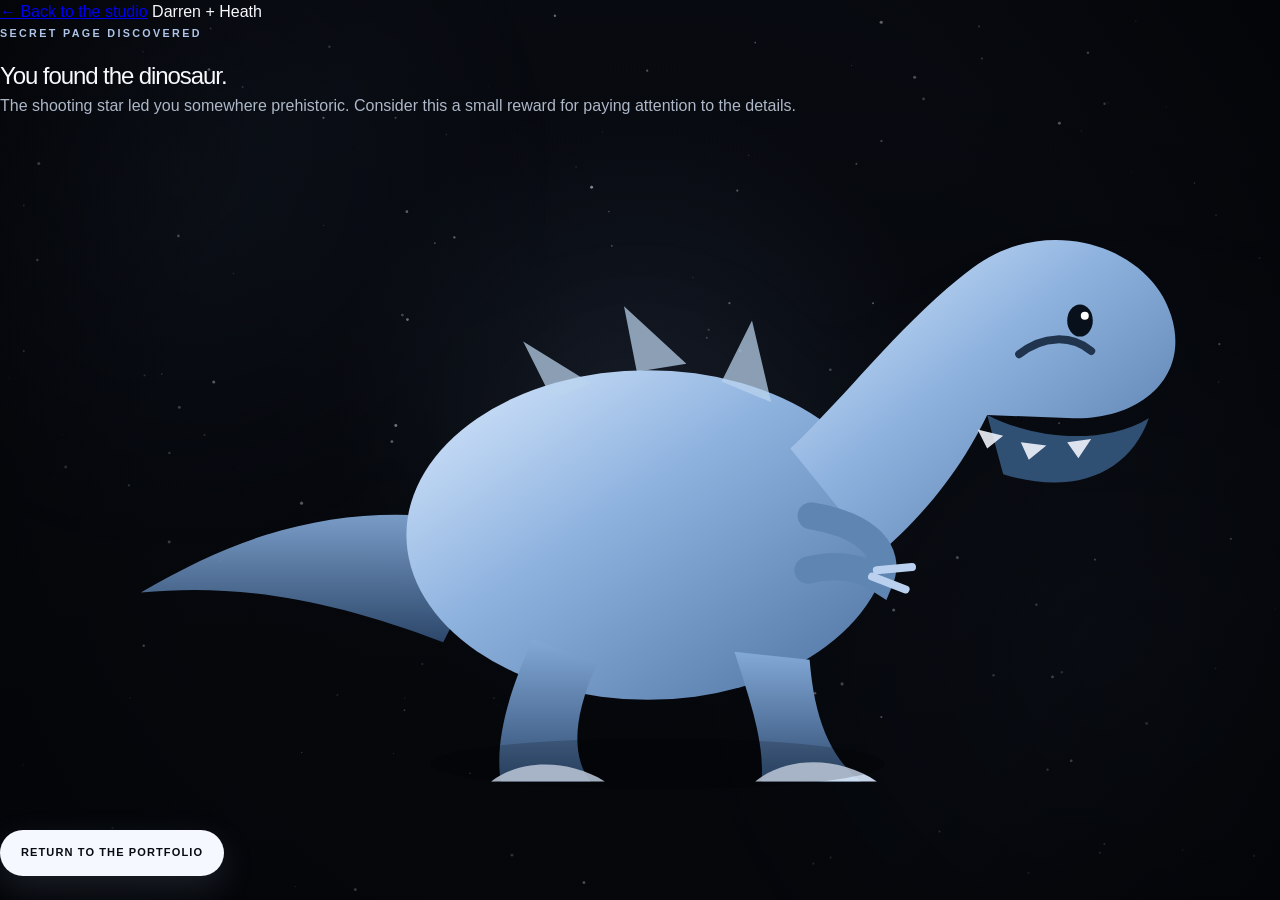
==== dinosaur.html @ ce934d8f "into the wormhole" ====
<!DOCTYPE html>
<html lang="en">
<head>
  <meta charset="UTF-8">
  <meta name="viewport" content="width=device-width, initial-scale=1.0">
  <meta name="description" content="A hidden dinosaur Easter egg from Darren and Heath Web Design.">
  <meta name="theme-color" content="#06080d">
  <title>You Found the Dinosaur | Darren + Heath</title>
  <link rel="stylesheet" href="styles.css">
  <script src="scripts.js" defer></script>
</head>
<body class="dinosaur-page">
  <div class="space-background" aria-hidden="true">
    <canvas class="starfield" id="starfield"></canvas>
    <div class="space-background__glow"></div>
    <div class="space-background__vignette"></div>
  </div>
  <div class="cursor-aura" id="cursorAura" aria-hidden="true"></div>

  <header class="dino-header">
    <a class="dino-back magnetic" href="index.html">← Back to the studio</a>
    <span class="dino-brand">Darren + Heath</span>
  </header>

  <main class="dino-main">
    <section class="dino-content" data-reveal="fade-up">
      <p class="eyebrow">Secret page discovered</p>
      <h1>You found the dinosaur.</h1>
      <p class="dino-intro">
        The shooting star led you somewhere prehistoric. Consider this a small reward for paying attention to the details.
      </p>

      <div class="dino-scene" aria-label="Animated illustration of a friendly dinosaur beneath a moon">
        <div class="dino-moon" aria-hidden="true"></div>
        <div class="dino-ground" aria-hidden="true"></div>
        <svg class="dino-illustration" viewBox="0 0 800 440" role="img" aria-labelledby="dinoTitle dinoDescription">
          <title id="dinoTitle">Friendly tyrannosaurus dinosaur</title>
          <desc id="dinoDescription">A stylized blue dinosaur standing in a dark, starry landscape.</desc>
          <defs>
            <linearGradient id="dinoBody" x1="0" y1="0" x2="1" y2="1">
              <stop offset="0" stop-color="#dcecff"/>
              <stop offset="0.42" stop-color="#8fb3df"/>
              <stop offset="1" stop-color="#4d719f"/>
            </linearGradient>
            <linearGradient id="dinoShade" x1="0" y1="0" x2="0" y2="1">
              <stop offset="0" stop-color="#83a9d7"/>
              <stop offset="1" stop-color="#304d73"/>
            </linearGradient>
          </defs>

          <path d="M314 254 C230 238 166 250 88 296 C148 290 206 300 277 327 Z" fill="url(#dinoShade)" opacity="0.92"/>
          <ellipse cx="405" cy="260" rx="151" ry="103" fill="url(#dinoBody)"/>
          <path d="M494 206 C532 170 565 125 608 93 C653 59 718 78 732 123 C744 161 713 188 671 187 L617 185 C602 216 580 246 548 273 Z" fill="url(#dinoBody)"/>
          <path d="M617 185 C644 199 688 205 718 187 C706 221 672 236 627 222 Z" fill="#36587f" opacity="0.9"/>
          <path d="M637 147 C652 135 670 135 682 145" fill="none" stroke="#20344d" stroke-width="5" stroke-linecap="round"/>
          <ellipse class="dino-eye" cx="675" cy="126" rx="8" ry="10" fill="#07101b"/>
          <circle cx="678" cy="123" r="2.5" fill="#ffffff"/>
          <path d="M611 194 L627 198 L617 206 Z M638 202 L654 204 L643 213 Z M667 202 L682 200 L674 212 Z" fill="#f5f8ff" opacity="0.88"/>

          <path d="M333 325 C318 358 309 389 313 414 L369 414 C358 400 357 376 373 341 Z" fill="url(#dinoShade)"/>
          <path d="M459 333 C469 364 478 390 476 414 L538 414 C518 398 509 374 506 338 Z" fill="url(#dinoShade)"/>
          <path d="M307 414 C325 400 355 400 378 414 Z" fill="#dcecff" opacity="0.9"/>
          <path d="M472 414 C493 397 526 399 548 414 Z" fill="#dcecff" opacity="0.9"/>

          <path d="M507 248 C543 254 557 271 550 288 C536 279 521 278 505 282" fill="none" stroke="#5f85b2" stroke-width="17" stroke-linecap="round"/>
          <path d="M545 286 L566 294 M548 282 L570 280" stroke="#b9d1ee" stroke-width="5" stroke-linecap="round"/>

          <path d="M345 175 L327 139 L369 165 M398 158 L390 117 L429 153 M451 164 L470 126 L482 177" fill="#bcd4ef" opacity="0.72"/>
          <ellipse cx="411" cy="403" rx="142" ry="16" fill="#000000" opacity="0.18"/>
        </svg>
      </div>

      <div class="dino-actions">
        <a class="button button--primary magnetic" href="index.html#portfolio">Return to the portfolio</a>
      </div>
    </section>
  </main>
</body>
</html>
---- styles.css ----
@font-face {
  font-family: "Avenir Next Local";
  src: local("Avenir Next"), local("AvenirNext-Regular"), local("Avenir Next Regular");
  font-style: normal;
  font-weight: 100 900;
  font-display: swap;
}

:root {
  --font-primary: "Avenir Next Local", "Avenir Next", Avenir, "Segoe UI", Arial, sans-serif;
  --bg: #06080d;
  --bg-soft: #0d1119;
  --surface: rgba(17, 22, 31, 0.76);
  --surface-strong: rgba(23, 29, 40, 0.92);
  --line: rgba(230, 239, 255, 0.14);
  --line-bright: rgba(240, 247, 255, 0.38);
  --text: #f6f8fc;
  --text-muted: #adb7c7;
  --accent: #f5f8ff;
  --accent-soft: #afc5e8;
  --header-height: 64px;
  --radius: 20px;
  --container-width: 1180px;
  --ease-out: cubic-bezier(0.16, 1, 0.3, 1);
}

*,
*::before,
*::after {
  box-sizing: border-box;
}

* {
  margin: 0;
  padding: 0;
}

html {
  scroll-behavior: smooth;
}

body {
  min-height: 100vh;
  position: relative;
  isolation: isolate;
  overflow-x: hidden;
  color: var(--text);
  background: var(--bg);
  font-family: var(--font-primary);
  font-synthesis: none;
  line-height: 1.55;
}

::selection {
  color: #080b10;
  background: var(--accent);
}

button,
input,
textarea {
  font: inherit;
}

button,
a {
  -webkit-tap-highlight-color: transparent;
}

/* Background */
.space-background {
  position: fixed;
  inset: 0;
  z-index: -3;
  overflow: hidden;
  pointer-events: none;
  background:
    radial-gradient(circle at 50% 45%, rgba(57, 75, 108, 0.27), transparent 38%),
    linear-gradient(180deg, #080b11 0%, #05070b 100%);
}

.starfield {
  position: absolute;
  inset: 0;
  width: 100%;
  height: 100%;
  opacity: 0.95;
}

.space-background__glow {
  position: absolute;
  inset: -20%;
  background:
    radial-gradient(circle at 24% 28%, rgba(105, 133, 180, 0.08), transparent 23%),
    radial-gradient(circle at 77% 66%, rgba(105, 133, 180, 0.07), transparent 27%),
    radial-gradient(circle at 50% 52%, rgba(255, 255, 255, 0.035), transparent 22%);
  filter: blur(22px);
  animation: background-drift 24s ease-in-out infinite alternate;
}

.space-background__vignette {
  position: absolute;
  inset: 0;
  background:
    linear-gradient(180deg, rgba(4, 6, 10, 0.04), rgba(4, 6, 10, 0.4)),
    radial-gradient(circle at center, transparent 0 25%, rgba(3, 5, 8, 0.15) 61%, rgba(2, 3, 6, 0.82) 100%);
}

.cursor-aura {
  position: fixed;
  left: 0;
  top: 0;
  z-index: 40;
  width: 240px;
  height: 240px;
  border-radius: 50%;
  pointer-events: none;
  opacity: 0;
  transform: translate3d(-50%, -50%, 0);
  background: radial-gradient(circle, rgba(225, 236, 255, 0.09), rgba(170, 198, 238, 0.03) 38%, transparent 70%);
  mix-blend-mode: screen;
  transition: opacity 280ms ease;
}

.cursor-aura.is-visible {
  opacity: 1;
}

@keyframes background-drift {
  from { transform: translate3d(-1.5%, -1%, 0) scale(1); }
  to { transform: translate3d(1.5%, 1%, 0) scale(1.04); }
}

/* Header */
.site-header {
  position: fixed;
  inset: 0 0 auto;
  z-index: 30;
  min-height: var(--header-height);
  display: flex;
  align-items: center;
  justify-content: space-between;
  padding: 0 clamp(16px, 4vw, 48px);
  border-bottom: 1px solid rgba(230, 239, 255, 0.09);
  background: rgba(6, 8, 13, 0.66);
  -webkit-backdrop-filter: blur(16px);
  backdrop-filter: blur(16px);
}

.site-brand,
.header-nav a,
.site-footer a {
  color: var(--text-muted);
  text-decoration: none;
  transition: color 180ms ease, text-shadow 180ms ease;
}

.site-brand {
  font-size: 0.72rem;
  font-weight: 600;
  letter-spacing: 0.18em;
  text-transform: uppercase;
}

.header-nav {
  display: flex;
  align-items: center;
  gap: 4px;
}

.header-nav a {
  padding: 10px 12px;
  font-size: 0.62rem;
  font-weight: 600;
  letter-spacing: 0.13em;
  text-transform: uppercase;
}

.site-brand:hover,
.header-nav a:hover,
.site-footer a:hover {
  color: var(--text);
  text-shadow: 0 0 18px rgba(255, 255, 255, 0.22);
}

/* Shared layout */
main,
.site-footer {
  position: relative;
  z-index: 1;
}

.page-section {
  min-height: 100svh;
  display: flex;
  align-items: center;
  padding: calc(var(--header-height) + 76px) clamp(20px, 5vw, 72px) 92px;
  border-bottom: 1px solid rgba(255, 255, 255, 0.05);
}

.section-inner {
  width: min(100%, var(--container-width));
  margin: 0 auto;
}

.section-copy {
  max-width: 580px;
}

h1,
h2,
h3 {
  font-family: var(--font-primary);
  color: var(--text);
  font-weight: 500;
  text-wrap: balance;
}

h1,
h2 {
  letter-spacing: -0.045em;
}

h2 {
  margin-bottom: 18px;
  font-size: clamp(2.2rem, 5vw, 4.8rem);
  line-height: 0.98;
}

p {
  color: var(--text-muted);
}

.eyebrow {
  margin-bottom: 15px;
  color: var(--accent-soft);
  font-size: 0.67rem;
  font-weight: 600;
  letter-spacing: 0.22em;
  text-transform: uppercase;
}

.typed-title {
  display: inline-flex;
  align-items: baseline;
  min-height: 1.1em;
}

.typed-content {
  display: inline;
}

.typing-cursor {
  margin-left: 4px;
  color: var(--accent);
  font-weight: 300;
  text-shadow: 0 0 12px rgba(255, 255, 255, 0.55);
  animation: cursor-blink 760ms steps(1) infinite;
}

@keyframes cursor-blink {
  0%, 44% { opacity: 1; }
  45%, 100% { opacity: 0; }
}

/* Hero */
.hero-section {
  text-align: center;
}

.hero-layout {
  display: grid;
  place-items: center;
}

.hero-copy {
  max-width: 980px;
  display: grid;
  justify-items: center;
}

.hero-copy h1 {
  max-width: 1000px;
  margin-bottom: 25px;
  font-size: clamp(2.7rem, 7vw, 7rem);
  line-height: 0.94;
}

.hero-description {
  max-width: 760px;
  font-size: clamp(1rem, 1.5vw, 1.18rem);
}

.hero-actions {
  display: flex;
  align-items: center;
  justify-content: center;
  gap: 12px;
  margin-top: 32px;
}

.button {
  min-height: 46px;
  display: inline-flex;
  align-items: center;
  justify-content: center;
  padding: 0 20px;
  border: 1px solid transparent;
  border-radius: 999px;
  font-size: 0.69rem;
  font-weight: 600;
  letter-spacing: 0.1em;
  text-decoration: none;
  text-transform: uppercase;
}

.button--primary {
  color: #080b10;
  background: var(--accent);
  box-shadow: 0 12px 34px rgba(195, 216, 248, 0.13);
}

.button--quiet {
  color: var(--text);
  border-color: var(--line);
  background: rgba(255, 255, 255, 0.025);
}

/* Portfolio */
.portfolio-layout,
.contact-layout {
  display: grid;
  grid-template-columns: 0.82fr 1.18fr;
  align-items: center;
  gap: clamp(42px, 7vw, 100px);
}

.portfolio-grid {
  display: grid;
  grid-template-columns: repeat(2, minmax(0, 1fr));
  gap: 16px;
}

.portfolio-card {
  min-height: 238px;
  position: relative;
  overflow: hidden;
  border: 1px solid var(--line);
  border-radius: var(--radius);
  background: linear-gradient(145deg, var(--surface), var(--surface-strong));
  box-shadow: 0 24px 70px rgba(0, 0, 0, 0.24);
  transition: border-color 220ms ease, box-shadow 220ms ease;
}

.portfolio-card:hover {
  border-color: var(--line-bright);
  box-shadow: 0 30px 90px rgba(0, 0, 0, 0.34), 0 0 34px rgba(255, 255, 255, 0.035);
}

.portfolio-preview-link,
.portfolio-preview-frame-wrap {
  width: 100%;
  height: 100%;
  min-height: 238px;
  display: block;
}

.portfolio-preview-frame-wrap {
  position: relative;
  overflow: hidden;
}

.portfolio-preview-frame {
  width: 125%;
  height: 125%;
  min-height: 300px;
  border: 0;
  pointer-events: none;
  transform: scale(0.8);
  transform-origin: top left;
  filter: saturate(0.78) contrast(1.03) brightness(0.82);
}

.portfolio-preview-overlay {
  position: absolute;
  inset: 0;
  background: linear-gradient(180deg, transparent 30%, rgba(5, 7, 11, 0.24) 60%, rgba(5, 7, 11, 0.94) 100%);
}

.project-meta {
  position: absolute;
  inset: auto 18px 18px;
  display: grid;
  gap: 5px;
}

.project-meta span,
.portfolio-card--placeholder span {
  color: var(--accent-soft);
  font-size: 0.61rem;
  font-weight: 600;
  letter-spacing: 0.16em;
  text-transform: uppercase;
}

.project-meta strong,
.portfolio-card--placeholder strong {
  color: var(--text);
  font-size: 1rem;
  font-weight: 500;
}

.portfolio-card--placeholder {
  display: flex;
  flex-direction: column;
  justify-content: flex-end;
  gap: 8px;
  padding: 22px;
  background:
    radial-gradient(circle at 80% 15%, rgba(157, 187, 228, 0.1), transparent 35%),
    linear-gradient(145deg, rgba(17, 22, 31, 0.74), rgba(11, 15, 22, 0.88));
}

/* About — intentionally open, with no background panels */
.about-section {
  overflow: hidden;
}

.about-layout {
  display: grid;
  gap: clamp(48px, 7vw, 88px);
}

.about-heading {
  max-width: 760px;
  margin: 0 auto;
  display: grid;
  justify-items: center;
  text-align: center;
}

.about-heading h2 {
  font-size: clamp(3rem, 7vw, 6.4rem);
}

.about-heading > p:last-child {
  max-width: 60ch;
}

.about-people {
  display: grid;
  grid-template-columns: minmax(0, 1fr) minmax(310px, 400px) minmax(0, 1fr);
  align-items: center;
  gap: clamp(26px, 5vw, 70px);
  perspective: 1400px;
}

.about-person {
  min-width: 0;
  display: flex;
  flex-direction: column;
  justify-content: center;
  padding-block: 30px;
}

.about-line {
  width: 88px;
  height: 1px;
  margin-bottom: 24px;
  background: linear-gradient(90deg, transparent, rgba(235, 243, 255, 0.9), transparent);
  box-shadow: 0 0 18px rgba(194, 218, 252, 0.18);
}

.about-role {
  margin-bottom: 12px;
  color: var(--accent-soft);
  font-size: 0.65rem;
  font-weight: 600;
  letter-spacing: 0.19em;
  text-transform: uppercase;
}

.about-name {
  margin-bottom: 18px;
  font-size: clamp(1.8rem, 3vw, 2.65rem);
  line-height: 1;
  letter-spacing: -0.035em;
}

.about-person > p:last-child {
  max-width: 38ch;
  font-size: 0.98rem;
  line-height: 1.75;
}

.about-person--darren {
  align-items: flex-end;
  text-align: right;
}

.about-person--heath {
  align-items: flex-start;
  text-align: left;
}

.about-model {
  position: relative;
  display: grid;
  place-items: center;
  min-height: 430px;
  transform-style: preserve-3d;
}

.model-halo {
  position: absolute;
  width: min(38vw, 420px);
  aspect-ratio: 1;
  border-radius: 50%;
  background: radial-gradient(circle, rgba(181, 207, 244, 0.16), rgba(109, 139, 181, 0.05) 44%, transparent 70%);
  filter: blur(4px);
  animation: halo-breathe 6s ease-in-out infinite;
}

.scan-shell {
  width: 100%;
  min-height: 410px;
  position: relative;
  display: grid;
  place-items: center;
}

.hero-model {
  width: 100%;
  height: 410px;
  z-index: 1;
  cursor: grab;
  background: transparent;
  --poster-color: transparent;
  --progress-bar-color: transparent;
  --progress-bar-height: 0;
}

.hero-model:active {
  cursor: grabbing;
}

.hero-model::part(default-progress-bar),
.hero-model::part(default-ar-button) {
  display: none;
}

.model-caption {
  position: absolute;
  bottom: 8px;
  z-index: 2;
  color: rgba(222, 231, 244, 0.58);
  font-size: 0.6rem;
  font-weight: 600;
  letter-spacing: 0.18em;
  text-transform: uppercase;
}

@keyframes halo-breathe {
  0%, 100% { opacity: 0.68; transform: scale(0.94); }
  50% { opacity: 1; transform: scale(1.06); }
}

/* Model loading */
.model-poster {
  width: 100%;
  height: 100%;
  display: grid;
  place-items: center;
}

.model-poster__orb {
  width: 82px;
  aspect-ratio: 1;
  border: 1px solid rgba(225, 237, 255, 0.27);
  border-radius: 50%;
  background: radial-gradient(circle at 36% 30%, rgba(255, 255, 255, 0.32), rgba(164, 193, 232, 0.07) 38%, transparent 68%);
  box-shadow: 0 0 38px rgba(181, 210, 249, 0.14), inset 0 0 24px rgba(255, 255, 255, 0.05);
  animation: model-loader 1.8s ease-in-out infinite;
}

.model-status {
  position: absolute;
  left: 50%;
  bottom: 32px;
  z-index: 4;
  display: inline-flex;
  align-items: center;
  gap: 8px;
  max-width: calc(100% - 32px);
  padding: 7px 11px;
  border: 1px solid rgba(230, 239, 252, 0.13);
  border-radius: 999px;
  background: rgba(5, 8, 13, 0.7);
  -webkit-backdrop-filter: blur(10px);
  backdrop-filter: blur(10px);
  color: rgba(224, 234, 248, 0.72);
  font-size: 0.58rem;
  font-weight: 600;
  letter-spacing: 0.11em;
  text-align: center;
  text-transform: uppercase;
  transform: translateX(-50%);
  transition: opacity 240ms ease, color 240ms ease;
}

.model-status__dot {
  width: 6px;
  height: 6px;
  flex: 0 0 auto;
  border-radius: 50%;
  background: rgba(212, 230, 255, 0.82);
  box-shadow: 0 0 12px rgba(190, 220, 255, 0.55);
  animation: status-blink 1.1s ease-in-out infinite;
}

.model-status.is-loaded {
  opacity: 0;
  pointer-events: none;
}

.model-status.is-error {
  color: #ffd8d8;
  border-color: rgba(255, 180, 180, 0.25);
  white-space: normal;
}

.model-status.is-error .model-status__dot {
  background: #ff9e9e;
  animation: none;
}

@keyframes model-loader {
  0%, 100% { opacity: 0.5; transform: scale(0.92); }
  50% { opacity: 1; transform: scale(1.06); }
}

@keyframes status-blink {
  0%, 100% { opacity: 0.35; transform: scale(0.8); }
  50% { opacity: 1; transform: scale(1); }
}

/* Testimonials */
.testimonial-shell {
  display: grid;
  gap: 38px;
}

.testimonial-grid {
  display: grid;
  grid-template-columns: repeat(2, minmax(0, 1fr));
  gap: 18px;
}

.testimonial {
  min-height: 210px;
  display: flex;
  flex-direction: column;
  justify-content: space-between;
  gap: 30px;
  padding: clamp(24px, 4vw, 38px);
  border: 1px solid var(--line);
  border-radius: var(--radius);
  background: linear-gradient(145deg, rgba(17, 22, 31, 0.74), rgba(10, 14, 21, 0.88));
  box-shadow: 0 24px 70px rgba(0, 0, 0, 0.23);
}

.testimonial p {
  color: #dce3ee;
  font-size: clamp(1rem, 1.6vw, 1.18rem);
  line-height: 1.65;
}

.testimonial strong {
  color: var(--accent-soft);
  font-size: 0.64rem;
  font-weight: 600;
  letter-spacing: 0.16em;
  text-transform: uppercase;
}

/* Contact */
.contact-form {
  display: grid;
  gap: 15px;
  padding: clamp(24px, 4vw, 38px);
  border: 1px solid var(--line);
  border-radius: var(--radius);
  background: rgba(12, 16, 24, 0.78);
  -webkit-backdrop-filter: blur(16px);
  backdrop-filter: blur(16px);
  box-shadow: 0 28px 90px rgba(0, 0, 0, 0.28);
}

.contact-form label {
  display: grid;
  gap: 7px;
  color: #dce3ee;
  font-size: 0.68rem;
  font-weight: 600;
  letter-spacing: 0.1em;
  text-transform: uppercase;
}

.contact-form input,
.contact-form textarea {
  width: 100%;
  border: 1px solid rgba(230, 239, 255, 0.15);
  border-radius: 12px;
  outline: none;
  color: var(--text);
  background: rgba(4, 7, 11, 0.7);
  padding: 12px 13px;
  font-size: 0.95rem;
  letter-spacing: normal;
  text-transform: none;
  transition: border-color 180ms ease, box-shadow 180ms ease;
}

.contact-form textarea {
  min-height: 112px;
  resize: vertical;
}

.contact-form input:focus,
.contact-form textarea:focus {
  border-color: rgba(224, 237, 255, 0.46);
  box-shadow: 0 0 0 3px rgba(199, 220, 250, 0.07);
}

.contact-form button {
  min-height: 46px;
  border: 1px solid var(--accent);
  border-radius: 999px;
  color: #080b10;
  background: var(--accent);
  cursor: pointer;
  font-size: 0.69rem;
  font-weight: 600;
  letter-spacing: 0.1em;
  text-transform: uppercase;
}

.form-message {
  min-height: 1.4em;
  font-size: 0.85rem;
}

/* Footer */
.site-footer {
  padding: 28px clamp(18px, 4vw, 56px);
  border-top: 1px solid rgba(255, 255, 255, 0.07);
  background: rgba(4, 6, 10, 0.72);
  -webkit-backdrop-filter: blur(14px);
  backdrop-filter: blur(14px);
}

.site-footer p {
  max-width: var(--container-width);
  margin: 0 auto;
  display: flex;
  align-items: center;
  justify-content: center;
  gap: 18px;
  flex-wrap: wrap;
  font-size: 0.65rem;
  letter-spacing: 0.12em;
  text-transform: uppercase;
}

/* Reveal and magnetic motion */
.magnetic,
[data-reveal] {
  --reveal-x: 0px;
  --reveal-y: 0px;
  --reveal-scale: 1;
  --reveal-rotate: 0deg;
  --magnet-x: 0px;
  --magnet-y: 0px;
  transform:
    translate3d(calc(var(--reveal-x) + var(--magnet-x)), calc(var(--reveal-y) + var(--magnet-y)), 0)
    rotate(var(--reveal-rotate))
    scale(var(--reveal-scale));
  will-change: transform;
}

.magnetic {
  transition: transform 420ms var(--ease-out), color 180ms ease, border-color 220ms ease, box-shadow 220ms ease;
}

.magnetic.is-magnetized {
  transition-duration: 100ms, 180ms, 220ms, 220ms;
}

.reveal-ready [data-reveal] {
  opacity: 0;
  --reveal-y: 34px;
  transition: opacity 760ms var(--ease-out), transform 900ms var(--ease-out);
}

.reveal-ready [data-reveal="left"] {
  --reveal-x: -52px;
  --reveal-y: 0px;
}

.reveal-ready [data-reveal="right"] {
  --reveal-x: 52px;
  --reveal-y: 0px;
}

.reveal-ready [data-reveal="top"] {
  --reveal-y: -36px;
}

.reveal-ready [data-reveal="card"] {
  --reveal-y: 44px;
  --reveal-scale: 0.97;
}

.reveal-ready [data-reveal="person-left"] {
  --reveal-x: -110px;
  --reveal-y: 14px;
  --reveal-rotate: -2deg;
}

.reveal-ready [data-reveal="person-right"] {
  --reveal-x: 110px;
  --reveal-y: 14px;
  --reveal-rotate: 2deg;
}

.reveal-ready [data-reveal="model"] {
  --reveal-y: 64px;
  --reveal-scale: 0.82;
}

.reveal-ready [data-reveal].is-visible {
  opacity: 1;
  --reveal-x: 0px;
  --reveal-y: 0px;
  --reveal-scale: 1;
  --reveal-rotate: 0deg;
}

/* Responsive */
@media (max-width: 960px) {
  .portfolio-layout,
  .contact-layout {
    grid-template-columns: 1fr;
  }

  .section-copy {
    max-width: 720px;
  }

  .about-people {
    max-width: 720px;
    margin: 0 auto;
    grid-template-columns: 1fr;
    gap: 14px;
  }

  .about-person {
    align-items: center;
    text-align: center;
  }

  .about-person > p:last-child {
    max-width: 54ch;
  }

  .about-model {
    width: min(100%, 440px);
    margin: 0 auto;
  }

  .about-person--darren { order: 1; }
  .about-model { order: 2; }
  .about-person--heath { order: 3; }
}

@media (max-width: 720px) {
  :root {
    --header-height: 58px;
  }

  .site-header {
    padding-inline: 13px;
  }

  .site-brand {
    font-size: 0.59rem;
    letter-spacing: 0.12em;
  }

  .header-nav a {
    padding: 9px 6px;
    font-size: 0.51rem;
    letter-spacing: 0.07em;
  }

  .page-section {
    min-height: auto;
    padding: calc(var(--header-height) + 72px) 18px 80px;
  }

  .hero-section {
    min-height: 100svh;
  }

  .hero-copy h1 {
    font-size: clamp(2.45rem, 13vw, 4.7rem);
  }

  .portfolio-grid,
  .testimonial-grid {
    grid-template-columns: 1fr;
  }

  .about-layout {
    gap: 42px;
  }

  .about-person {
    padding-block: 20px;
  }

  .about-heading h2 {
    font-size: clamp(3rem, 17vw, 5rem);
  }

  .about-model,
  .scan-shell,
  .hero-model {
    min-height: 350px;
    height: 350px;
  }

  .cursor-aura {
    display: none;
  }
}

@media (max-width: 480px) {
  .site-header {
    min-height: auto;
    flex-wrap: wrap;
    justify-content: center;
    gap: 3px;
    padding-block: 8px;
  }

  .site-brand {
    width: 100%;
    text-align: center;
  }

  .header-nav {
    width: 100%;
    justify-content: center;
  }

  .page-section {
    padding-top: 122px;
  }

  .hero-actions,
  .button {
    width: 100%;
  }
}

@media (prefers-reduced-motion: reduce) {
  html {
    scroll-behavior: auto;
  }

  .space-background__glow,
  .model-halo,
  .model-poster__orb,
  .model-status__dot,
  .typing-cursor {
    animation: none;
  }

  .reveal-ready [data-reveal] {
    opacity: 1;
    --reveal-x: 0px;
    --reveal-y: 0px;
    --reveal-scale: 1;
    --reveal-rotate: 0deg;
    transition: none;
  }

  .magnetic {
    transform: none;
    transition: none;
  }

  .cursor-aura {
    display: none;
  }
}
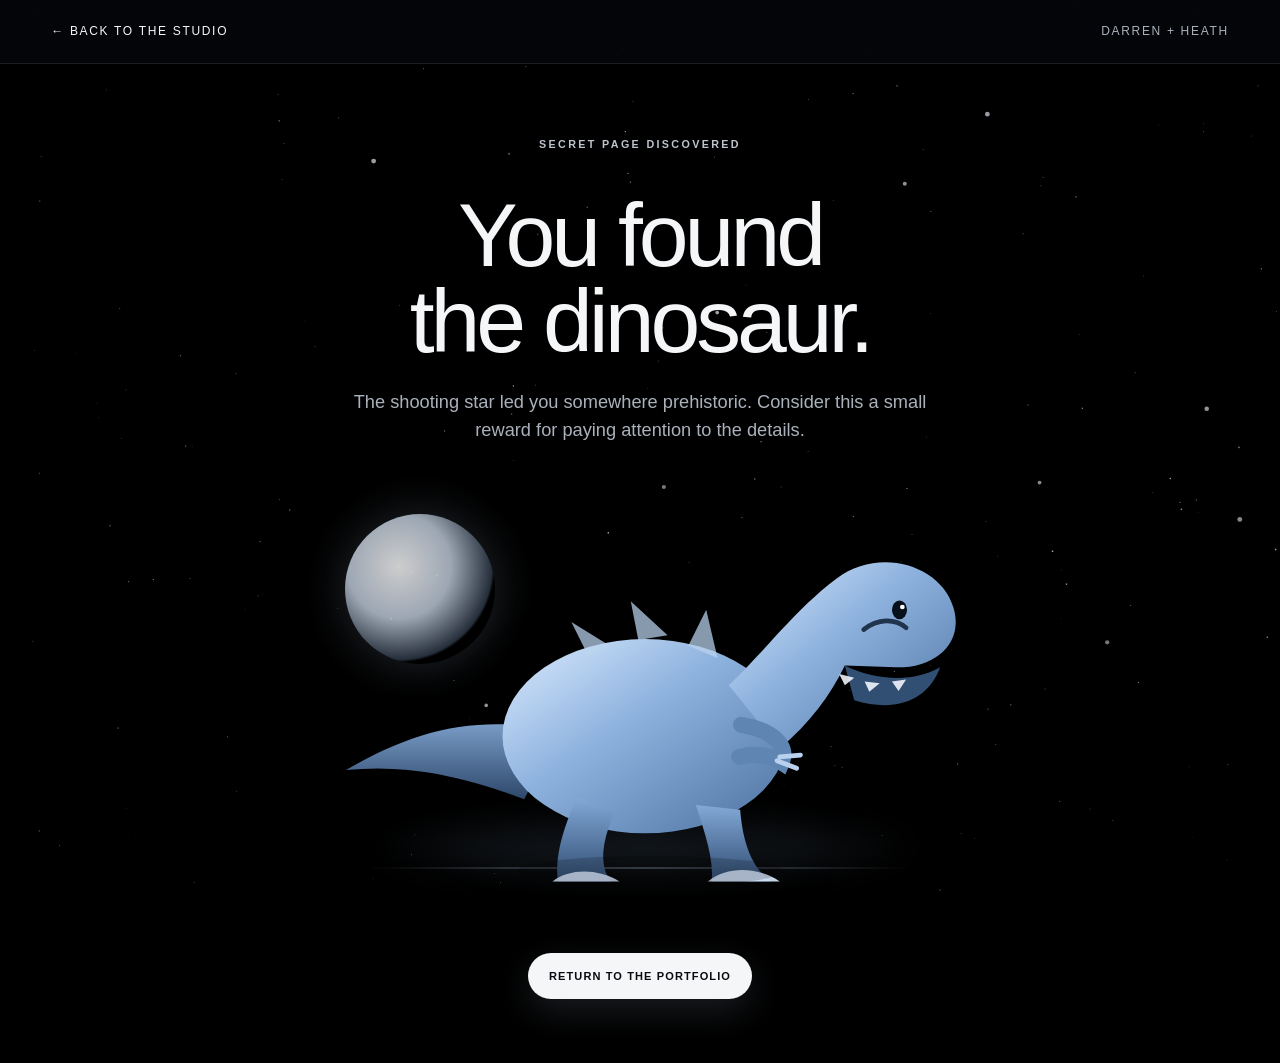
==== commit a0a468e6: "Added some changed" ====
--- a/dinosaur.html
+++ b/dinosaur.html
@@ -6,8 +6,8 @@
   <meta name="description" content="A hidden dinosaur Easter egg from Darren and Heath Web Design.">
   <meta name="theme-color" content="#06080d">
   <title>You Found the Dinosaur | Darren + Heath</title>
-  <link rel="stylesheet" href="styles.css">
-  <script src="scripts.js" defer></script>
+  <link rel="stylesheet" href="styles.css?v=18">
+  <script src="scripts.js?v=18" defer></script>
 </head>
 <body class="dinosaur-page">
   <div class="space-background" aria-hidden="true">
--- a/styles.css
+++ b/styles.css
@@ -8,16 +8,22 @@
 
 :root {
   --font-primary: "Avenir Next Local", "Avenir Next", Avenir, "Segoe UI", Arial, sans-serif;
-  --bg: #06080d;
-  --bg-soft: #0d1119;
-  --surface: rgba(17, 22, 31, 0.76);
-  --surface-strong: rgba(23, 29, 40, 0.92);
-  --line: rgba(230, 239, 255, 0.14);
-  --line-bright: rgba(240, 247, 255, 0.38);
-  --text: #f6f8fc;
-  --text-muted: #adb7c7;
-  --accent: #f5f8ff;
-  --accent-soft: #afc5e8;
+  --bg: #000000;
+  --bg-soft: #07090d;
+  --surface: rgba(12, 14, 18, 0.82);
+  --surface-strong: rgba(18, 21, 27, 0.94);
+  --line: rgba(255, 255, 255, 0.12);
+  --line-bright: rgba(255, 255, 255, 0.26);
+  --text: #f4f6f8;
+  --text-muted: #aab1bb;
+  --accent: #f4f6f8;
+  --accent-soft: #bdc4ce;
+  --cursor-hue: 205;
+  --cursor-saturation: 10%;
+  --cursor-lightness: 88%;
+  --pointer-x: 50vw;
+  --pointer-y: 50vh;
+  --interaction-strength: 0;
   --header-height: 64px;
   --radius: 20px;
   --container-width: 1180px;
@@ -67,16 +73,34 @@
   -webkit-tap-highlight-color: transparent;
 }
 
-/* Background */
+/* Background — black with white stars; blue activates only near magnetic targets */
 .space-background {
   position: fixed;
   inset: 0;
   z-index: -3;
   overflow: hidden;
   pointer-events: none;
-  background:
-    radial-gradient(circle at 50% 45%, rgba(57, 75, 108, 0.27), transparent 38%),
-    linear-gradient(180deg, #080b11 0%, #05070b 100%);
+  background: #000;
+}
+
+.space-background::before {
+  content: "";
+  position: absolute;
+  left: var(--pointer-x);
+  top: var(--pointer-y);
+  z-index: 1;
+  width: 150px;
+  height: 150px;
+  border-radius: 50%;
+  opacity: calc(var(--interaction-strength) * 0.72);
+  transform: translate(-50%, -50%);
+  background: radial-gradient(
+    circle,
+    hsl(var(--cursor-hue) var(--cursor-saturation) var(--cursor-lightness) / 0.14),
+    hsl(var(--cursor-hue) var(--cursor-saturation) 58% / 0.05) 42%,
+    transparent 72%
+  );
+  transition: opacity 120ms ease;
 }
 
 .starfield {
@@ -84,51 +108,137 @@
   inset: 0;
   width: 100%;
   height: 100%;
-  opacity: 0.95;
+  opacity: 0.92;
 }
 
 .space-background__glow {
-  position: absolute;
-  inset: -20%;
-  background:
-    radial-gradient(circle at 24% 28%, rgba(105, 133, 180, 0.08), transparent 23%),
-    radial-gradient(circle at 77% 66%, rgba(105, 133, 180, 0.07), transparent 27%),
-    radial-gradient(circle at 50% 52%, rgba(255, 255, 255, 0.035), transparent 22%);
-  filter: blur(22px);
-  animation: background-drift 24s ease-in-out infinite alternate;
+  display: none;
 }
 
 .space-background__vignette {
   position: absolute;
   inset: 0;
   background:
-    linear-gradient(180deg, rgba(4, 6, 10, 0.04), rgba(4, 6, 10, 0.4)),
-    radial-gradient(circle at center, transparent 0 25%, rgba(3, 5, 8, 0.15) 61%, rgba(2, 3, 6, 0.82) 100%);
+    linear-gradient(180deg, transparent 0%, rgba(0, 0, 0, 0.08) 72%, rgba(0, 0, 0, 0.3) 100%),
+    radial-gradient(circle at center, transparent 0 58%, rgba(0, 0, 0, 0.24) 100%);
 }
 
 .cursor-aura {
   position: fixed;
   left: 0;
   top: 0;
-  z-index: 40;
-  width: 240px;
-  height: 240px;
+  z-index: 0;
+  width: 112px;
+  height: 112px;
   border-radius: 50%;
   pointer-events: none;
   opacity: 0;
   transform: translate3d(-50%, -50%, 0);
-  background: radial-gradient(circle, rgba(225, 236, 255, 0.09), rgba(170, 198, 238, 0.03) 38%, transparent 70%);
-  mix-blend-mode: screen;
-  transition: opacity 280ms ease;
+  background: radial-gradient(
+    circle,
+    hsl(var(--cursor-hue) var(--cursor-saturation) var(--cursor-lightness) / 0.15),
+    hsl(var(--cursor-hue) var(--cursor-saturation) 58% / 0.045) 44%,
+    transparent 72%
+  );
+  transition: opacity 120ms ease;
 }
 
 .cursor-aura.is-visible {
-  opacity: 1;
-}
-
-@keyframes background-drift {
-  from { transform: translate3d(-1.5%, -1%, 0) scale(1); }
-  to { transform: translate3d(1.5%, 1%, 0) scale(1.04); }
+  opacity: calc(0.08 + var(--interaction-strength) * 0.38);
+}
+
+html[data-background-mode="static"] .starfield {
+  opacity: 0.9;
+}
+
+/* Occasional shooting-star Easter egg */
+.shooting-star {
+  position: fixed;
+  left: 0;
+  top: 0;
+  z-index: 24;
+  width: 104px;
+  height: 44px;
+  display: block;
+  opacity: 0;
+  visibility: hidden;
+  pointer-events: none;
+  transform-origin: center;
+  will-change: transform, opacity;
+  filter: drop-shadow(0 0 8px rgba(223, 237, 255, 0.55));
+  cursor: pointer;
+}
+
+.shooting-star.is-active {
+  visibility: visible;
+  pointer-events: auto;
+}
+
+.shooting-star:focus-visible {
+  outline: 1px solid rgba(239, 246, 255, 0.85);
+  outline-offset: 6px;
+  border-radius: 999px;
+}
+
+.shooting-star__tail {
+  position: absolute;
+  left: 8px;
+  top: 50%;
+  width: 82px;
+  height: 2px;
+  transform: translateY(-50%);
+  border-radius: 999px;
+  background: linear-gradient(90deg, transparent 0%, rgba(171, 203, 242, 0.12) 26%, rgba(224, 239, 255, 0.72) 78%, #ffffff 100%);
+  box-shadow: 0 0 8px rgba(202, 225, 255, 0.38);
+}
+
+.shooting-star__tail::before,
+.shooting-star__tail::after {
+  content: "";
+  position: absolute;
+  right: 0;
+  width: 68px;
+  height: 1px;
+  transform-origin: right center;
+  background: linear-gradient(90deg, transparent, rgba(218, 235, 255, 0.38));
+}
+
+.shooting-star__tail::before {
+  transform: rotate(4deg);
+}
+
+.shooting-star__tail::after {
+  transform: rotate(-4deg);
+}
+
+.shooting-star__core {
+  position: absolute;
+  right: 7px;
+  top: 50%;
+  width: 7px;
+  height: 7px;
+  transform: translateY(-50%) rotate(45deg);
+  border-radius: 2px;
+  background: #ffffff;
+  box-shadow:
+    0 0 5px #ffffff,
+    0 0 13px rgba(204, 226, 255, 0.95),
+    0 0 26px rgba(148, 190, 240, 0.52);
+}
+
+.shooting-star__spark {
+  position: absolute;
+  right: 9px;
+  top: 50%;
+  width: 2px;
+  height: 16px;
+  transform: translateY(-50%);
+  border-radius: 999px;
+  background: linear-gradient(transparent, rgba(255, 255, 255, 0.95), transparent);
+}
+
+.shooting-star__spark--two {
+  transform: translateY(-50%) rotate(90deg);
 }
 
 /* Header */
@@ -143,8 +253,8 @@
   padding: 0 clamp(16px, 4vw, 48px);
   border-bottom: 1px solid rgba(230, 239, 255, 0.09);
   background: rgba(6, 8, 13, 0.66);
-  -webkit-backdrop-filter: blur(16px);
-  backdrop-filter: blur(16px);
+  -webkit-backdrop-filter: blur(9px);
+  backdrop-filter: blur(9px);
 }
 
 .site-brand,
@@ -417,8 +527,37 @@
   gap: 8px;
   padding: 22px;
   background:
-    radial-gradient(circle at 80% 15%, rgba(157, 187, 228, 0.1), transparent 35%),
+    radial-gradient(circle at 80% 15%, rgba(78, 155, 255, 0.13), transparent 35%),
     linear-gradient(145deg, rgba(17, 22, 31, 0.74), rgba(11, 15, 22, 0.88));
+}
+
+
+/* Neutral depth; blue appears only during magnetic proximity */
+.portfolio-card,
+.testimonial,
+.contact-form {
+  box-shadow:
+    0 28px 78px rgba(0, 0, 0, 0.34),
+    inset 0 1px 0 rgba(255, 255, 255, 0.035);
+}
+
+.portfolio-card:hover,
+.testimonial:hover {
+  border-color: var(--line-bright);
+  box-shadow: 0 32px 88px rgba(0, 0, 0, 0.42);
+}
+
+.portfolio-card.is-magnetized,
+.testimonial.is-magnetized,
+.contact-form:focus-within {
+  border-color: hsl(var(--cursor-hue) 100% 70% / calc(0.18 + var(--magnet-strength, 0) * 0.35));
+  box-shadow:
+    0 34px 92px rgba(0, 0, 0, 0.46),
+    0 0 34px hsl(var(--cursor-hue) 100% 58% / calc(var(--magnet-strength, 0) * 0.11));
+}
+
+.site-header {
+  box-shadow: 0 12px 34px rgba(0, 0, 0, 0.28);
 }
 
 /* About — intentionally open, with no background panels */
@@ -468,7 +607,7 @@
   height: 1px;
   margin-bottom: 24px;
   background: linear-gradient(90deg, transparent, rgba(235, 243, 255, 0.9), transparent);
-  box-shadow: 0 0 18px rgba(194, 218, 252, 0.18);
+  box-shadow: 0 0 14px rgba(255, 255, 255, 0.12);
 }
 
 .about-role {
@@ -516,7 +655,7 @@
   width: min(38vw, 420px);
   aspect-ratio: 1;
   border-radius: 50%;
-  background: radial-gradient(circle, rgba(181, 207, 244, 0.16), rgba(109, 139, 181, 0.05) 44%, transparent 70%);
+  background: radial-gradient(circle, rgba(255, 255, 255, 0.1), rgba(255, 255, 255, 0.025) 44%, transparent 70%);
   filter: blur(4px);
   animation: halo-breathe 6s ease-in-out infinite;
 }
@@ -683,6 +822,49 @@
   text-transform: uppercase;
 }
 
+.testimonial-meta {
+  display: flex;
+  align-items: center;
+  justify-content: space-between;
+  gap: 16px;
+  padding-top: 18px;
+  border-top: 1px solid rgba(230, 239, 255, 0.1);
+}
+
+.review-source {
+  display: inline-flex;
+  align-items: center;
+  gap: 8px;
+  color: var(--text-muted);
+  font-size: 0.62rem;
+  font-weight: 600;
+  letter-spacing: 0.12em;
+  text-transform: uppercase;
+}
+
+.review-source::before {
+  content: "";
+  width: 7px;
+  height: 7px;
+  border-radius: 50%;
+  background: var(--accent-soft);
+  box-shadow: 0 0 10px rgba(255, 255, 255, 0.22);
+}
+
+.review-source svg {
+  width: 17px;
+  height: 17px;
+  fill: none;
+  stroke: currentColor;
+  stroke-width: 1.6;
+  stroke-linecap: round;
+  stroke-linejoin: round;
+}
+
+.review-source--word::before {
+  display: none;
+}
+
 /* Contact */
 .contact-form {
   display: grid;
@@ -690,9 +872,7 @@
   padding: clamp(24px, 4vw, 38px);
   border: 1px solid var(--line);
   border-radius: var(--radius);
-  background: rgba(12, 16, 24, 0.78);
-  -webkit-backdrop-filter: blur(16px);
-  backdrop-filter: blur(16px);
+  background: rgba(10, 12, 16, 0.94);
   box-shadow: 0 28px 90px rgba(0, 0, 0, 0.28);
 }
 
@@ -734,10 +914,11 @@
 
 .contact-form button {
   min-height: 46px;
-  border: 1px solid var(--accent);
+  border: 1px solid rgba(255, 255, 255, 0.28);
   border-radius: 999px;
-  color: #080b10;
-  background: var(--accent);
+  color: #080a0d;
+  background: linear-gradient(180deg, #f4f6f8, #cfd5dc);
+  box-shadow: 0 12px 30px rgba(0, 0, 0, 0.22);
   cursor: pointer;
   font-size: 0.69rem;
   font-weight: 600;
@@ -745,6 +926,17 @@
   text-transform: uppercase;
 }
 
+.contact-form button.is-magnetized,
+.button.is-magnetized,
+.header-nav a.is-magnetized,
+.site-brand.is-magnetized,
+.site-footer a.is-magnetized {
+  border-color: hsl(var(--cursor-hue) 100% 72% / 0.62);
+  box-shadow: 0 0 24px hsl(var(--cursor-hue) 100% 58% / calc(var(--magnet-strength, 0) * 0.22));
+  text-shadow: 0 0 14px hsl(var(--cursor-hue) 100% 70% / calc(var(--magnet-strength, 0) * 0.3));
+}
+
+
 .form-message {
   min-height: 1.4em;
   font-size: 0.85rem;
@@ -755,8 +947,7 @@
   padding: 28px clamp(18px, 4vw, 56px);
   border-top: 1px solid rgba(255, 255, 255, 0.07);
   background: rgba(4, 6, 10, 0.72);
-  -webkit-backdrop-filter: blur(14px);
-  backdrop-filter: blur(14px);
+  
 }
 
 .site-footer p {
@@ -781,15 +972,30 @@
   --reveal-rotate: 0deg;
   --magnet-x: 0px;
   --magnet-y: 0px;
+  --magnet-strength: 0;
+  --warp-x: 0px;
+  --warp-y: 0px;
+  --warp-rotate: 0deg;
   transform:
-    translate3d(calc(var(--reveal-x) + var(--magnet-x)), calc(var(--reveal-y) + var(--magnet-y)), 0)
-    rotate(var(--reveal-rotate))
+    translate3d(
+      calc(var(--reveal-x) + var(--magnet-x) + var(--warp-x)),
+      calc(var(--reveal-y) + var(--magnet-y) + var(--warp-y)),
+      0
+    )
+    rotate(calc(var(--reveal-rotate) + var(--warp-rotate)))
     scale(var(--reveal-scale));
-  will-change: transform;
 }
 
 .magnetic {
   transition: transform 420ms var(--ease-out), color 180ms ease, border-color 220ms ease, box-shadow 220ms ease;
+}
+
+.magnetic.is-magnetized {
+  will-change: transform;
+}
+
+.reveal-ready [data-reveal]:not(.is-visible) {
+  will-change: transform, opacity;
 }
 
 .magnetic.is-magnetized {
@@ -980,6 +1186,7 @@
   }
 
   .space-background__glow,
+  .shooting-star,
   .model-halo,
   .model-poster__orb,
   .model-status__dot,
@@ -1004,4 +1211,491 @@
   .cursor-aura {
     display: none;
   }
+}
+
+
+/* Hidden dinosaur page */
+.dinosaur-page {
+  min-height: 100vh;
+}
+
+.dino-header {
+  position: fixed;
+  inset: 0 0 auto;
+  z-index: 30;
+  min-height: var(--header-height);
+  display: flex;
+  align-items: center;
+  justify-content: space-between;
+  padding: 0 clamp(20px, 4vw, 56px);
+  border-bottom: 1px solid rgba(230, 239, 255, 0.1);
+  background: rgba(6, 8, 13, 0.68);
+  backdrop-filter: blur(18px);
+  -webkit-backdrop-filter: blur(18px);
+}
+
+.dino-brand,
+.dino-back {
+  color: var(--text);
+  text-decoration: none;
+  font-size: 0.75rem;
+  letter-spacing: 0.14em;
+  text-transform: uppercase;
+}
+
+.dino-brand {
+  color: var(--text-muted);
+}
+
+.dino-back {
+  display: inline-flex;
+  align-items: center;
+  gap: 10px;
+  transition: color 180ms ease, transform 180ms ease;
+}
+
+.dino-back:hover {
+  color: #ffffff;
+  transform: translateX(-3px);
+}
+
+.dino-main {
+  min-height: 100vh;
+  display: grid;
+  place-items: center;
+  padding: calc(var(--header-height) + 72px) 24px 64px;
+}
+
+.dino-content {
+  width: min(100%, 980px);
+  display: grid;
+  justify-items: center;
+  gap: 24px;
+  text-align: center;
+}
+
+.dino-content h1 {
+  max-width: 12ch;
+  font-size: clamp(2.4rem, 7vw, 6rem);
+  line-height: 0.96;
+  letter-spacing: -0.045em;
+}
+
+.dino-intro {
+  max-width: 58ch;
+  color: var(--text-muted);
+  font-size: clamp(1rem, 1.5vw, 1.14rem);
+}
+
+.dino-scene {
+  position: relative;
+  width: min(100%, 820px);
+  aspect-ratio: 16 / 9;
+  min-height: 300px;
+  display: grid;
+  place-items: center;
+  overflow: hidden;
+  isolation: isolate;
+}
+
+.dino-scene::before {
+  content: "";
+  position: absolute;
+  left: 50%;
+  bottom: 9%;
+  width: 72%;
+  height: 18%;
+  transform: translateX(-50%);
+  border-radius: 50%;
+  background: radial-gradient(ellipse, rgba(156, 193, 236, 0.2), transparent 68%);
+  filter: blur(14px);
+}
+
+.dino-moon {
+  position: absolute;
+  left: 14%;
+  top: 10%;
+  width: clamp(88px, 15vw, 150px);
+  aspect-ratio: 1;
+  border-radius: 50%;
+  background:
+    radial-gradient(circle at 36% 35%, rgba(255, 255, 255, 0.98), rgba(218, 232, 250, 0.88) 38%, rgba(134, 167, 209, 0.34) 68%, transparent 70%);
+  box-shadow: 0 0 48px rgba(198, 222, 255, 0.22);
+  opacity: 0.82;
+}
+
+.dino-illustration {
+  position: relative;
+  z-index: 2;
+  width: min(92%, 760px);
+  overflow: visible;
+  filter: drop-shadow(0 24px 34px rgba(0, 0, 0, 0.42));
+  animation: dinosaur-breathe 4.8s ease-in-out infinite;
+}
+
+.dino-eye {
+  animation: dinosaur-blink 5.5s steps(1) infinite;
+  transform-origin: center;
+}
+
+.dino-ground {
+  position: absolute;
+  left: 50%;
+  bottom: 13%;
+  z-index: 1;
+  width: 66%;
+  height: 2px;
+  transform: translateX(-50%);
+  background: linear-gradient(90deg, transparent, rgba(211, 230, 253, 0.34), transparent);
+}
+
+.dino-actions {
+  display: flex;
+  justify-content: center;
+}
+
+@keyframes dinosaur-breathe {
+  0%, 100% { transform: translateY(0) rotate(-0.2deg); }
+  50% { transform: translateY(-7px) rotate(0.35deg); }
+}
+
+@keyframes dinosaur-blink {
+  0%, 47%, 51%, 100% { transform: scaleY(1); }
+  48%, 50% { transform: scaleY(0.12); }
+}
+
+@media (max-width: 640px) {
+  .dino-header {
+    padding-inline: 18px;
+  }
+
+  .dino-brand {
+    display: none;
+  }
+
+  .dino-scene {
+    min-height: 250px;
+  }
+}
+
+/* Functional contact form states */
+.form-honeypot {
+  position: absolute !important;
+  width: 1px !important;
+  height: 1px !important;
+  padding: 0 !important;
+  margin: -1px !important;
+  overflow: hidden !important;
+  clip: rect(0, 0, 0, 0) !important;
+  white-space: nowrap !important;
+  border: 0 !important;
+}
+
+.field-optional {
+  color: var(--text-soft, rgba(255, 255, 255, 0.48));
+  font-size: 0.76em;
+  font-weight: 400;
+  letter-spacing: 0.08em;
+  text-transform: uppercase;
+}
+
+.contact-form button[disabled] {
+  cursor: wait;
+  opacity: 0.68;
+  transform: none !important;
+}
+
+.form-message.is-success {
+  color: #b8f5d0;
+}
+
+.form-message.is-error {
+  color: #ffb8b8;
+}
+
+/* About biography hover illumination — open layout, no background panel */
+.about-person > p:last-child {
+  position: relative;
+  isolation: isolate;
+  transition:
+    color 260ms ease,
+    text-shadow 320ms ease,
+    transform 360ms var(--ease-out);
+}
+
+.about-person > p:last-child::before {
+  content: "";
+  position: absolute;
+  inset: -28px -34px;
+  z-index: -1;
+  pointer-events: none;
+  opacity: 0;
+  transform: scale(0.9);
+  background: radial-gradient(
+    circle at center,
+    rgba(93, 185, 255, 0.16),
+    rgba(68, 139, 226, 0.055) 42%,
+    transparent 72%
+  );
+  filter: blur(12px);
+  transition: opacity 280ms ease, transform 420ms var(--ease-out);
+}
+
+.about-person .about-name,
+.about-person .about-line {
+  transition:
+    color 260ms ease,
+    text-shadow 320ms ease,
+    width 380ms var(--ease-out),
+    background 280ms ease,
+    box-shadow 280ms ease;
+}
+
+@media (hover: hover) and (pointer: fine) {
+  .about-person:hover > p:last-child {
+    color: #f2f8ff;
+    text-shadow: 0 0 22px rgba(111, 197, 255, 0.2);
+    transform: translateY(-2px);
+  }
+
+  .about-person:hover > p:last-child::before {
+    opacity: 1;
+    transform: scale(1);
+  }
+
+  .about-person:hover .about-name {
+    color: #ffffff;
+    text-shadow: 0 0 26px rgba(101, 190, 255, 0.2);
+  }
+
+  .about-person:hover .about-line {
+    width: 112px;
+    background: linear-gradient(90deg, transparent, rgba(117, 201, 255, 0.96), transparent);
+    box-shadow: 0 0 18px rgba(83, 178, 255, 0.28);
+  }
+}
+
+
+/* Cursor lens: a restrained visual cue for the local warp field */
+.cursor-warp {
+  position: fixed;
+  left: 0;
+  top: 0;
+  z-index: 0;
+  width: 92px;
+  height: 92px;
+  border-radius: 50%;
+  pointer-events: none;
+  opacity: 0;
+  transform: translate3d(-50%, -50%, 0) scale(0.82);
+  border: 1px solid hsl(var(--cursor-hue) 82% 76% / 0.08);
+  background: radial-gradient(
+    circle,
+    hsl(var(--cursor-hue) 86% 72% / 0.045),
+    transparent 64%
+  );
+  box-shadow: inset 0 0 24px hsl(var(--cursor-hue) 85% 68% / 0.035);
+  transition: opacity 120ms ease, transform 160ms var(--ease-out), border-color 160ms ease;
+}
+
+.cursor-warp.is-visible {
+  opacity: calc(0.08 + var(--interaction-strength) * 0.2);
+  transform: translate3d(-50%, -50%, 0) scale(calc(0.88 + var(--interaction-strength) * 0.18));
+}
+
+/* Dual-profile 3D stage */
+.about-people {
+  grid-template-columns: minmax(0, 1fr) minmax(340px, 440px) minmax(0, 1fr);
+}
+
+.about-person {
+  cursor: default;
+  outline: none;
+}
+
+.about-person[role="button"] {
+  cursor: pointer;
+}
+
+.about-person:focus-visible {
+  outline: 1px solid rgba(158, 215, 255, 0.58);
+  outline-offset: 12px;
+  border-radius: 12px;
+}
+
+.about-profile-hint {
+  margin-top: 18px;
+  color: rgba(220, 231, 244, 0.48);
+  font-size: 0.58rem;
+  font-weight: 600;
+  letter-spacing: 0.14em;
+  text-transform: uppercase;
+  transition: color 220ms ease, opacity 220ms ease;
+}
+
+.about-person:hover .about-profile-hint,
+.about-person:focus-visible .about-profile-hint,
+.about-person.is-profile-active .about-profile-hint {
+  color: rgba(159, 216, 255, 0.88);
+}
+
+.dual-model-stage {
+  position: relative;
+  width: 100%;
+  min-height: 470px;
+  overflow: visible;
+  isolation: isolate;
+}
+
+.dual-model-stage .model-halo {
+  width: min(44vw, 470px);
+  opacity: 0.76;
+}
+
+.person-model {
+  position: absolute;
+  left: 50%;
+  top: 50%;
+  width: min(92%, 410px);
+  height: 440px;
+  transform-origin: 50% 74%;
+  transition:
+    transform 720ms var(--ease-out),
+    opacity 420ms ease,
+    filter 420ms ease;
+  will-change: transform;
+}
+
+.person-model .hero-model {
+  width: 100%;
+  height: 100%;
+}
+
+.person-model--darren {
+  z-index: 2;
+  transform: translate3d(-76%, -50%, 0) scale(0.7) rotateY(8deg);
+}
+
+.person-model--heath {
+  z-index: 2;
+  transform: translate3d(-24%, -50%, 0) scale(0.7) rotateY(-8deg);
+}
+
+.person-model__label {
+  position: absolute;
+  left: 50%;
+  bottom: 24px;
+  transform: translateX(-50%);
+  color: rgba(226, 235, 247, 0.58);
+  font-size: 0.56rem;
+  font-weight: 700;
+  letter-spacing: 0.16em;
+  text-transform: uppercase;
+  transition: color 240ms ease, opacity 240ms ease;
+}
+
+.about-people[data-active-person="darren"] .person-model--darren,
+.about-people[data-active-person="heath"] .person-model--heath {
+  z-index: 4;
+  opacity: 1;
+  filter: saturate(1.04) brightness(1.04);
+  transform: translate3d(-50%, -50%, 40px) scale(1.03) rotateY(0deg);
+}
+
+.about-people[data-active-person="darren"] .person-model--heath {
+  z-index: 1;
+  opacity: 0.56;
+  filter: saturate(0.72) brightness(0.78);
+  pointer-events: none;
+  transform: translate3d(12%, -46%, -30px) scale(0.46) rotateY(-13deg);
+}
+
+.about-people[data-active-person="heath"] .person-model--darren {
+  z-index: 1;
+  opacity: 0.56;
+  filter: saturate(0.72) brightness(0.78);
+  pointer-events: none;
+  transform: translate3d(-112%, -46%, -30px) scale(0.46) rotateY(13deg);
+}
+
+.about-people[data-active-person="darren"] .person-model--darren .person-model__label,
+.about-people[data-active-person="heath"] .person-model--heath .person-model__label {
+  color: rgba(210, 236, 255, 0.94);
+}
+
+.about-person.is-profile-active .about-name {
+  color: #ffffff;
+  text-shadow: 0 0 30px rgba(98, 187, 255, 0.3);
+}
+
+.about-person.is-profile-active .about-line {
+  width: 118px;
+  background: linear-gradient(90deg, transparent, rgba(123, 203, 255, 0.98), transparent);
+  box-shadow: 0 0 22px rgba(81, 176, 255, 0.34);
+}
+
+.dual-model-stage .model-status {
+  left: 50%;
+  bottom: 36px;
+  transform: translateX(-50%);
+}
+
+.dual-model-stage .model-caption {
+  bottom: 8px;
+  width: 100%;
+  text-align: center;
+}
+
+@media (max-width: 960px) {
+  .about-people {
+    grid-template-columns: 1fr;
+  }
+
+  .dual-model-stage {
+    width: min(100%, 520px);
+    min-height: 430px;
+    margin-inline: auto;
+  }
+
+  .person-model {
+    height: 405px;
+  }
+
+  .person-model--darren {
+    transform: translate3d(-73%, -50%, 0) scale(0.64);
+  }
+
+  .person-model--heath {
+    transform: translate3d(-27%, -50%, 0) scale(0.64);
+  }
+}
+
+@media (max-width: 620px) {
+  .dual-model-stage {
+    min-height: 370px;
+  }
+
+  .person-model {
+    width: 94%;
+    height: 350px;
+  }
+
+  .about-people[data-active-person="darren"] .person-model--heath {
+    transform: translate3d(6%, -45%, -30px) scale(0.4);
+  }
+
+  .about-people[data-active-person="heath"] .person-model--darren {
+    transform: translate3d(-106%, -45%, -30px) scale(0.4);
+  }
+
+  .about-profile-hint {
+    display: none;
+  }
+}
+
+@media (prefers-reduced-motion: reduce) {
+  .person-model,
+  .cursor-warp {
+    transition: none;
+  }
 }
